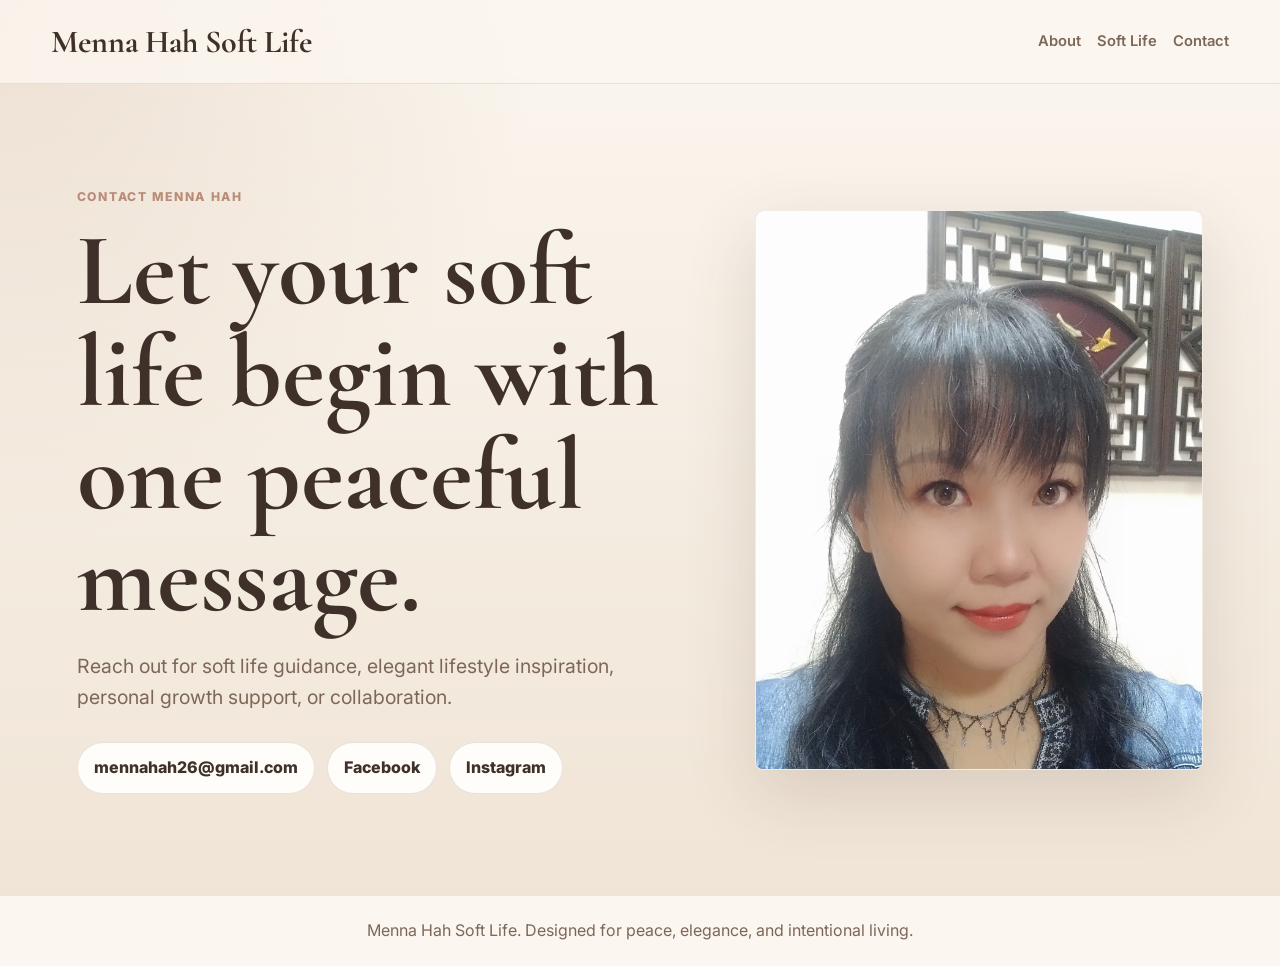
==== contact.html @ aeeea49f "Add files via upload" ====
<!DOCTYPE html>
<html lang="en">
<head>
  <meta charset="UTF-8">
  <meta name="viewport" content="width=device-width, initial-scale=1.0">
  <title>Contact | Menna Hah Soft Life</title>
  <link rel="preconnect" href="https://fonts.googleapis.com">
  <link rel="preconnect" href="https://fonts.gstatic.com" crossorigin>
  <link href="https://fonts.googleapis.com/css2?family=Cormorant+Garamond:wght@500;600;700&family=Inter:wght@400;500;600;700&display=swap" rel="stylesheet">
  <link rel="stylesheet" href="styles.css">
</head>
<body>
  <header class="site-header">
    <a class="brand" href="index.html">Menna Hah Soft Life</a>
    <nav aria-label="Main navigation">
      <a href="index.html#about">About</a>
      <a href="index.html#services">Soft Life</a>
      <a href="contact.html">Contact</a>
    </nav>
  </header>

  <main>
    <section class="contact-page">
      <div class="contact-page-copy">
        <p class="eyebrow">Contact Menna Hah</p>
        <h1>Let your soft life begin with one peaceful message.</h1>
        <p>
          Reach out for soft life guidance, elegant lifestyle inspiration,
          personal growth support, or collaboration.
        </p>
        <div class="contact-links">
          <a href="mailto:mennahah26@gmail.com">mennahah26@gmail.com</a>
          <a href="https://www.facebook.com/mennahahsp" target="_blank" rel="noopener">Facebook</a>
          <a href="https://instagram.com/menna.hah" target="_blank" rel="noopener">Instagram</a>
        </div>
      </div>
      <div class="contact-page-image">
        <img src="assets/MennaHah.JPG" alt="Menna Hah portrait">
      </div>
    </section>
  </main>

  <footer>
    <p>Menna Hah Soft Life. Designed for peace, elegance, and intentional living.</p>
  </footer>
</body>
</html>
---- styles.css ----
:root {
  --cream: #fbf6ef;
  --linen: #efe3d4;
  --nude: #d6b9a2;
  --rose: #b98c78;
  --taupe: #7d6759;
  --espresso: #3f302a;
  --white: #fffdf9;
  --shadow: 0 24px 70px rgba(87, 62, 47, 0.16);
}

* {
  box-sizing: border-box;
}

html {
  scroll-behavior: smooth;
}

body {
  margin: 0;
  color: var(--espresso);
  background:
    radial-gradient(circle at top left, rgba(214, 185, 162, 0.35), transparent 34rem),
    linear-gradient(180deg, var(--cream), var(--linen));
  font-family: Inter, Arial, sans-serif;
  line-height: 1.6;
}

a {
  color: inherit;
  text-decoration: none;
}

.site-header {
  position: sticky;
  top: 0;
  z-index: 10;
  display: flex;
  align-items: center;
  justify-content: space-between;
  gap: 1rem;
  padding: 1rem clamp(1rem, 4vw, 4rem);
  background: rgba(251, 246, 239, 0.84);
  border-bottom: 1px solid rgba(125, 103, 89, 0.14);
  backdrop-filter: blur(16px);
}

.brand {
  font-family: "Cormorant Garamond", Georgia, serif;
  font-size: clamp(1.4rem, 3vw, 2rem);
  font-weight: 700;
}

nav {
  display: flex;
  flex-wrap: wrap;
  justify-content: flex-end;
  gap: 0.5rem 1rem;
  font-size: 0.92rem;
  font-weight: 600;
  color: var(--taupe);
}

nav a {
  padding: 0.35rem 0;
}

.hero {
  display: grid;
  grid-template-columns: minmax(0, 1fr) minmax(18rem, 31rem);
  align-items: center;
  gap: clamp(2rem, 6vw, 5rem);
  min-height: calc(100vh - 5rem);
  padding: clamp(3rem, 8vw, 6.5rem) clamp(1rem, 6vw, 6rem) 4rem;
}

.hero-copy {
  max-width: 45rem;
}

.eyebrow {
  margin: 0 0 0.8rem;
  color: var(--rose);
  font-size: 0.76rem;
  font-weight: 800;
  letter-spacing: 0.14em;
  text-transform: uppercase;
}

h1,
h2,
h3 {
  margin: 0;
  color: var(--espresso);
  font-family: "Cormorant Garamond", Georgia, serif;
  line-height: 1;
}

h1 {
  max-width: 11ch;
  font-size: clamp(4rem, 10vw, 8.6rem);
  font-weight: 700;
}

h2 {
  font-size: clamp(2.2rem, 5vw, 4.8rem);
}

h3 {
  font-size: 1.55rem;
}

.hero-copy > p:not(.eyebrow) {
  max-width: 41rem;
  margin: 1.4rem 0 0;
  color: var(--taupe);
  font-size: clamp(1.04rem, 2vw, 1.25rem);
}

.hero-actions {
  display: flex;
  flex-wrap: wrap;
  gap: 0.85rem;
  margin-top: 2rem;
}

.button {
  display: inline-flex;
  align-items: center;
  justify-content: center;
  min-height: 3rem;
  padding: 0.85rem 1.3rem;
  border: 1px solid rgba(63, 48, 42, 0.2);
  border-radius: 999px;
  font-weight: 700;
}

.button.primary {
  color: var(--white);
  background: var(--espresso);
  box-shadow: 0 12px 30px rgba(63, 48, 42, 0.22);
}

.button.secondary {
  color: var(--espresso);
  background: rgba(255, 253, 249, 0.55);
}

.hero-image-wrap {
  position: relative;
  overflow: hidden;
  aspect-ratio: 4 / 5;
  border: 1px solid rgba(255, 253, 249, 0.74);
  border-radius: 42% 42% 1.2rem 1.2rem;
  background: var(--nude);
  box-shadow: var(--shadow);
}

.hero-image-wrap img {
  width: 100%;
  height: 100%;
  object-fit: cover;
  object-position: center top;
  filter: saturate(0.9) contrast(0.98);
}

.intro,
.services,
.contact {
  padding: clamp(3.5rem, 7vw, 6rem) clamp(1rem, 6vw, 6rem);
}

.intro {
  display: grid;
  grid-template-columns: minmax(0, 0.85fr) minmax(0, 1fr);
  gap: clamp(2rem, 6vw, 5rem);
  background: rgba(255, 253, 249, 0.48);
  border-block: 1px solid rgba(125, 103, 89, 0.11);
}

.intro-text {
  color: var(--taupe);
  font-size: 1.06rem;
}

.intro-text p {
  margin: 0 0 1.1rem;
}

.section-heading {
  max-width: 50rem;
  margin-bottom: 2rem;
}

.service-grid {
  display: grid;
  grid-template-columns: repeat(4, minmax(0, 1fr));
  gap: 1rem;
}

.service-grid article {
  min-height: 15rem;
  padding: 1.35rem;
  background: rgba(255, 253, 249, 0.58);
  border: 1px solid rgba(125, 103, 89, 0.13);
  border-radius: 8px;
  box-shadow: 0 12px 38px rgba(87, 62, 47, 0.08);
}

.service-grid span {
  display: block;
  margin-bottom: 2.2rem;
  color: var(--rose);
  font-family: "Cormorant Garamond", Georgia, serif;
  font-size: 2rem;
  font-weight: 700;
}

.service-grid p {
  margin: 0.8rem 0 0;
  color: var(--taupe);
}

.contact {
  background:
    linear-gradient(135deg, rgba(63, 48, 42, 0.88), rgba(125, 103, 89, 0.74)),
    url("assets/MennaHah.JPG") center 28% / cover;
  color: var(--white);
}

.contact-panel {
  width: min(100%, 48rem);
  padding: clamp(2rem, 5vw, 4rem);
  background: rgba(251, 246, 239, 0.9);
  border: 1px solid rgba(255, 253, 249, 0.5);
  border-radius: 8px;
  box-shadow: var(--shadow);
}

.contact-panel h2,
.contact-panel p {
  color: var(--espresso);
}

.contact-panel > p:not(.eyebrow) {
  margin: 1rem 0 0;
}

.contact-links {
  display: flex;
  flex-wrap: wrap;
  gap: 0.75rem;
  margin-top: 1.8rem;
}

.contact-links a {
  padding: 0.75rem 1rem;
  color: var(--espresso);
  background: var(--white);
  border: 1px solid rgba(125, 103, 89, 0.18);
  border-radius: 999px;
  font-weight: 800;
}

.contact-page {
  display: grid;
  grid-template-columns: minmax(0, 1.05fr) minmax(18rem, 28rem);
  align-items: center;
  gap: clamp(2rem, 6vw, 5rem);
  min-height: calc(100vh - 8rem);
  padding: clamp(3rem, 8vw, 6.5rem) clamp(1rem, 6vw, 6rem);
}

.contact-page-copy {
  max-width: 52rem;
}

.contact-page-copy h1 {
  max-width: 13ch;
  font-size: clamp(3.5rem, 8vw, 7.2rem);
}

.contact-page-copy > p:not(.eyebrow) {
  max-width: 39rem;
  margin: 1.4rem 0 0;
  color: var(--taupe);
  font-size: clamp(1.04rem, 2vw, 1.22rem);
}

.contact-page-image {
  overflow: hidden;
  aspect-ratio: 4 / 5;
  border: 1px solid rgba(255, 253, 249, 0.74);
  border-radius: 8px;
  background: var(--nude);
  box-shadow: var(--shadow);
}

.contact-page-image img {
  width: 100%;
  height: 100%;
  object-fit: cover;
  object-position: center top;
}

footer {
  padding: 1.4rem clamp(1rem, 6vw, 6rem);
  color: var(--taupe);
  background: var(--cream);
  text-align: center;
}

footer p {
  margin: 0;
}

@media (max-width: 1000px) {
  .hero,
  .intro,
  .contact-page {
    grid-template-columns: 1fr;
  }

  .hero {
    padding-top: 3rem;
  }

  .hero-image-wrap {
    width: min(100%, 28rem);
    justify-self: center;
  }

  .contact-page-image {
    width: min(100%, 27rem);
  }

  .service-grid {
    grid-template-columns: repeat(2, minmax(0, 1fr));
  }
}

@media (max-width: 640px) {
  .site-header {
    align-items: flex-start;
    flex-direction: column;
  }

  .hero {
    min-height: auto;
  }

  h1 {
    font-size: clamp(3.3rem, 18vw, 5rem);
  }

  .hero-actions,
  .contact-links {
    flex-direction: column;
  }

  .button,
  .contact-links a {
    width: 100%;
  }

  .service-grid {
    grid-template-columns: 1fr;
  }
}
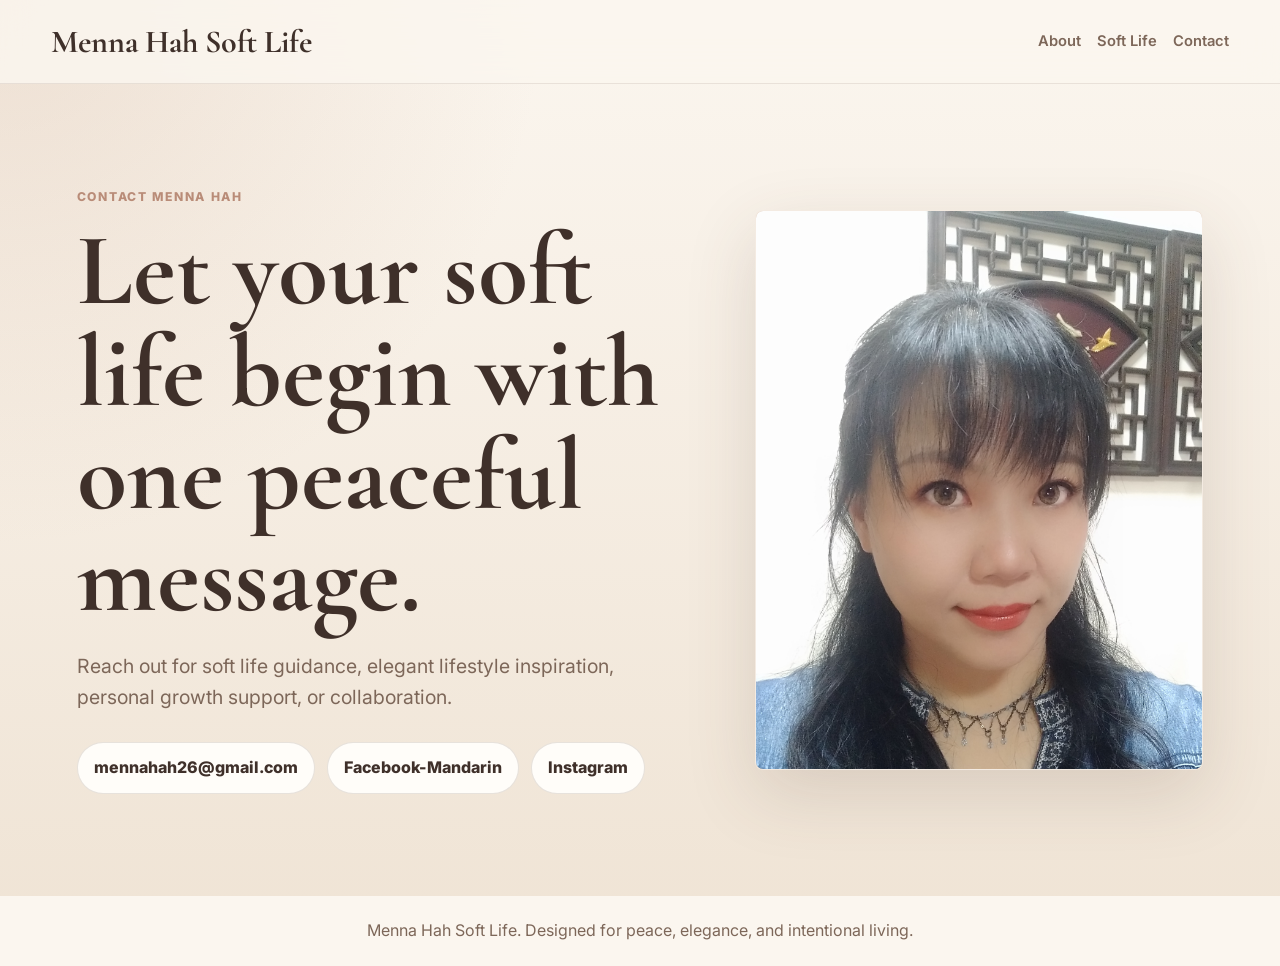
==== commit ecf37547: "Add files via upload" ====
--- a/contact.html
+++ b/contact.html
@@ -30,7 +30,7 @@
         </p>
         <div class="contact-links">
           <a href="mailto:mennahah26@gmail.com">mennahah26@gmail.com</a>
-          <a href="https://www.facebook.com/mennahahsp" target="_blank" rel="noopener">Facebook</a>
+          <a href="https://www.facebook.com/mennahahsp" target="_blank" rel="noopener">Facebook-Mandarin</a>
           <a href="https://instagram.com/menna.hah" target="_blank" rel="noopener">Instagram</a>
         </div>
       </div>
